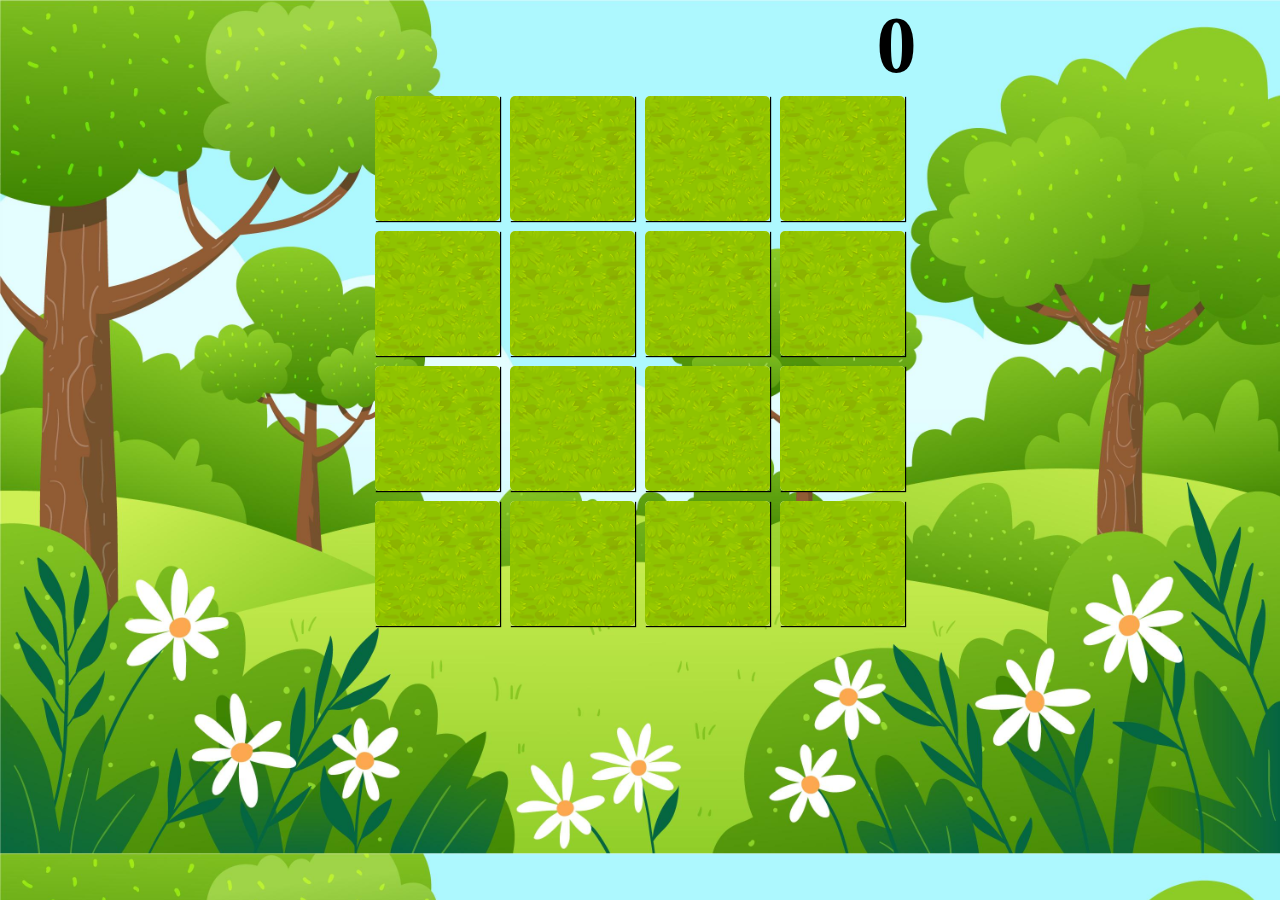
==== Jogo-da-memoria-desafio-DIO-JS/index.html @ e2fec556 "adicionando jogo da memoria no GitHub" ====
<!DOCTYPE html>
<html lang="pt-br">
<head>
    <meta charset="UTF-8">
    <meta name="viewport" content="width=device-width, initial-scale=1.0">
    <link rel="stylesheet" href="./assets/css/style.css">
    <title>Gamer_da_Memoria</title>
</head>
<body>
    <main class="jogo_memoria">
        <div class="score">
            <h1 id="score">0</h1>
        </div>
        <div class="card" data-card = "abacate_cortado">
            <img src="./assets/img/abacate_cortado.jpg" alt="" class="front-card">
            <img src="./assets/img/Cartoon_green_texture_grass.jpg" alt="grama" class="back-card">
        </div>
        <div class="card" data-card = "abacaxi">
            <img src="./assets/img/abacaxi.jpg" alt="" class="front-card">
            <img src="./assets/img/Cartoon_green_texture_grass.jpg" alt="grama" class="back-card">
        </div>
        <div class="card" data-card = "banana">
            <img src="./assets/img/banana.jpg" alt="" class="front-card">
            <img src="./assets/img/Cartoon_green_texture_grass.jpg" alt="grama" class="back-card">
        </div>
        <div class="card" data-card = "franboesa">
            <img src="./assets/img/franboesa.jpg" alt="" class="front-card">
            <img src="./assets/img/Cartoon_green_texture_grass.jpg" alt="grama" class="back-card">
        </div>
        <div class="card" data-card = "laranja">
            <img src="./assets/img/laranja.jpg" alt="" class="front-card">
            <img src="./assets/img/Cartoon_green_texture_grass.jpg" alt="grama" class="back-card">      
        </div>
        <div class="card" data-card = "limao">
            <img src="./assets/img/limao.jpg" alt="" class="front-card">
            <img src="./assets/img/Cartoon_green_texture_grass.jpg" alt="grama" class="back-card">
        </div>
        <div class="card" data-card = "maca">
            <img src="./assets/img/maca.jpg" alt="" class="front-card">
            <img src="./assets/img/Cartoon_green_texture_grass.jpg" alt="grama" class="back-card">
        </div>
        <div class="card" data-card = "pera">
            <img src="./assets/img/pera.jpg" alt="" class="front-card">
            <img src="./assets/img/Cartoon_green_texture_grass.jpg" alt="grama" class="back-card">
        </div>
        <div class="card" data-card = "abacate_cortado">
            <img src="./assets/img/abacate_cortado.jpg" alt="" class="front-card">
            <img src="./assets/img/Cartoon_green_texture_grass.jpg" alt="grama" class="back-card">
        </div>
        <div class="card" data-card = "abacaxi">
            <img src="./assets/img/abacaxi.jpg" alt="" class="front-card">
            <img src="./assets/img/Cartoon_green_texture_grass.jpg" alt="grama" class="back-card">
        </div>
        <div class="card" data-card = "banana">
            <img src="./assets/img/banana.jpg" alt="" class="front-card">
            <img src="./assets/img/Cartoon_green_texture_grass.jpg" alt="grama" class="back-card">
        </div>
        <div class="card" data-card = "franboesa">
            <img src="./assets/img/franboesa.jpg" alt="" class="front-card">
            <img src="./assets/img/Cartoon_green_texture_grass.jpg" alt="grama" class="back-card">
        </div>
        <div class="card" data-card = "laranja">
            <img src="./assets/img/laranja.jpg" alt="" class="front-card">
            <img src="./assets/img/Cartoon_green_texture_grass.jpg" alt="grama" class="back-card">      
        </div>
        <div class="card" data-card = "limao">
            <img src="./assets/img/limao.jpg" alt="" class="front-card">
            <img src="./assets/img/Cartoon_green_texture_grass.jpg" alt="grama" class="back-card">
        </div>
        <div class="card" data-card = "maca">
            <img src="./assets/img/maca.jpg" alt="" class="front-card">
            <img src="./assets/img/Cartoon_green_texture_grass.jpg" alt="grama" class="back-card">
        </div>
        <div class="card" data-card = "pera">
            <img src="./assets/img/pera.jpg" alt="" class="front-card">
            <img src="./assets/img/Cartoon_green_texture_grass.jpg" alt="grama" class="back-card">
        </div>
    </main>
    <script src="./assets/js/script_gamer.js"></script>
</body>
</html>
---- Jogo-da-memoria-desafio-DIO-JS/assets/css/style.css ----
*{
    padding: 0;
    margin: 0;
    box-sizing: border-box;
}

body {
    height: 100%;
    display: flex;
    background: url("../img/background.jpg");
    background-size: cover;
}

.jogo_memoria{
    height: 540px;
    width: 540px;
    margin: auto;
    margin-top: 40px;
    display: flex;
    flex-wrap: wrap;
    perspective: 1000px;
    align-content: center;
    justify-content: center;
}

.card{
    height: calc(25% - 10px);
    width: calc(25% - 10px);
    margin: 5px;
    position: relative;
    box-shadow: 1px 1px 1px rgba(0,0,0.3);
    cursor: pointer;
    transform: scale(1);
    transform-style: preserve-3d;
    transition: transform .9s;

}
.card:hover{
    transform: scale(1.1);
}

.card:active{
    transform: scale(0.97);
    transition: transform .2s;
}

.front-card, .back-card{
    width: 100%;
    height: 100%;
    padding: 20px;
    position: absolute;
    border-radius: 5px;
    background: #ffffff;
    backface-visibility: hidden;
}

.front-card{
    transform: rotateY(180deg);
}

.card.flip{
    transform: rotateY(180deg);
}

.back-card{
    padding: 0;
}

.score{
    margin-top: 10px;
    margin-left: 95%;
    font-size: 40px;
}
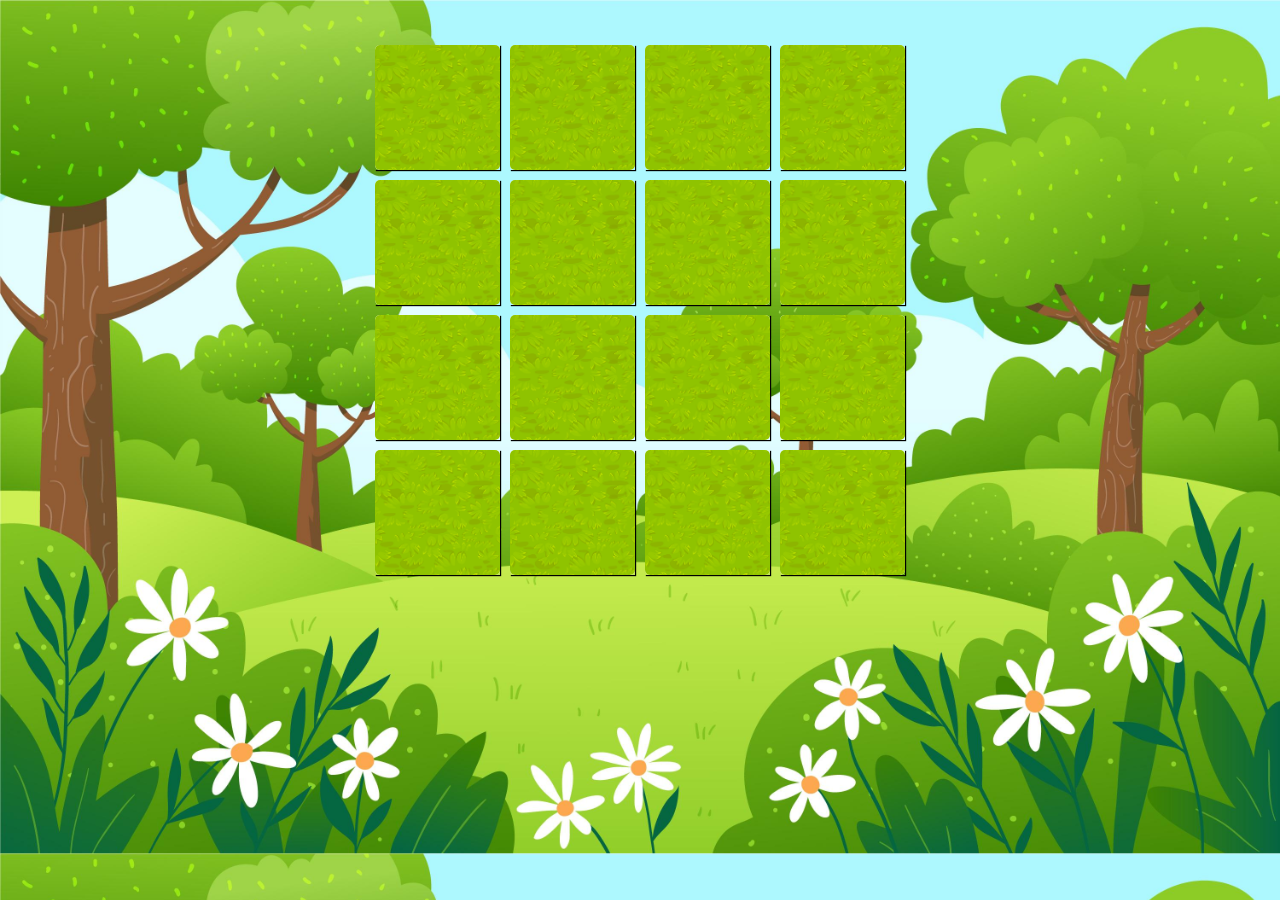
==== commit 7e5ea608: "Update index.html" ====
--- a/Jogo-da-memoria-desafio-DIO-JS/index.html
+++ b/Jogo-da-memoria-desafio-DIO-JS/index.html
@@ -8,9 +8,6 @@
 </head>
 <body>
     <main class="jogo_memoria">
-        <div class="score">
-            <h1 id="score">0</h1>
-        </div>
         <div class="card" data-card = "abacate_cortado">
             <img src="./assets/img/abacate_cortado.jpg" alt="" class="front-card">
             <img src="./assets/img/Cartoon_green_texture_grass.jpg" alt="grama" class="back-card">
@@ -78,4 +75,4 @@
     </main>
     <script src="./assets/js/script_gamer.js"></script>
 </body>
-</html>+</html>
